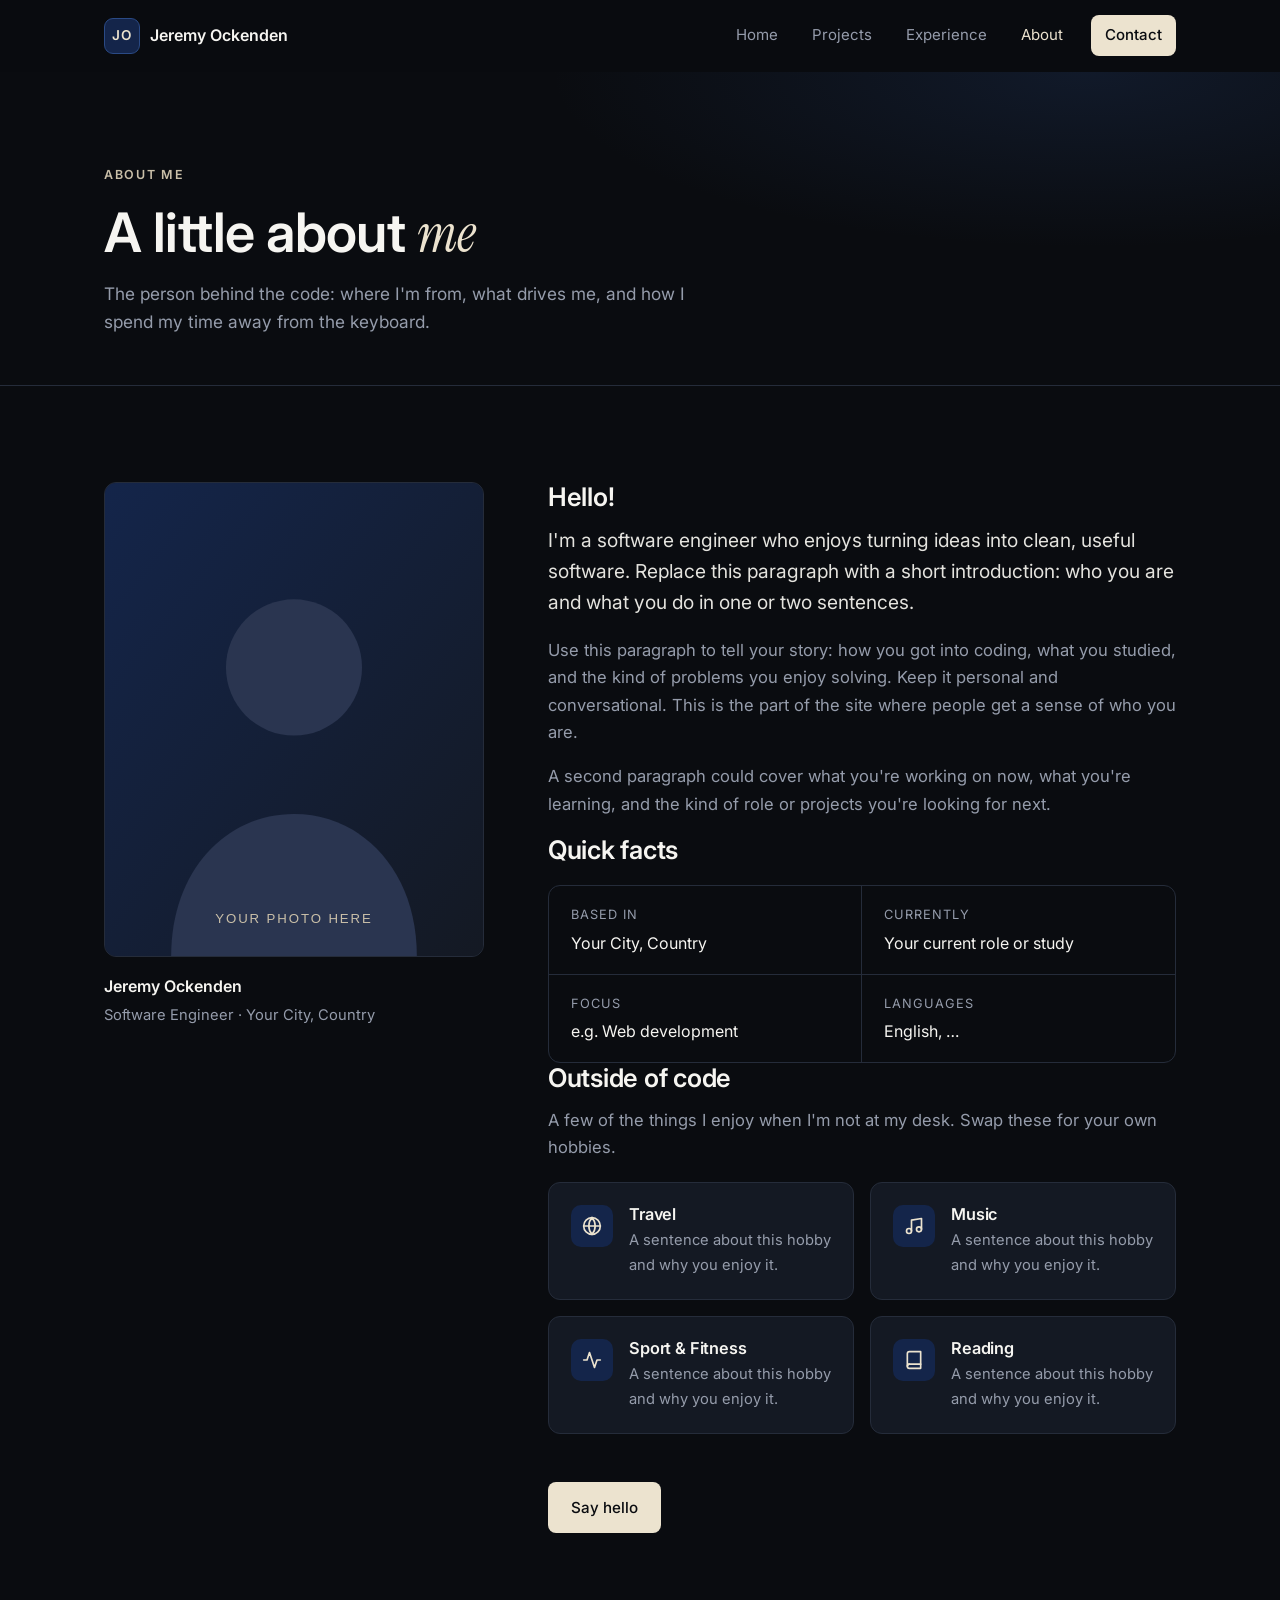
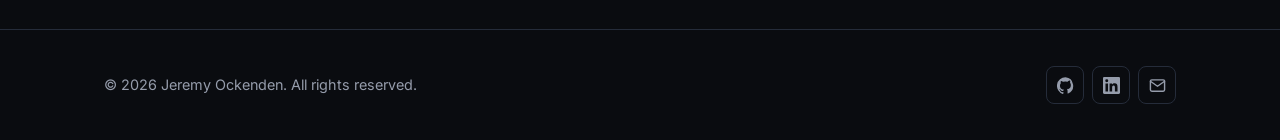
==== about.html @ d4c08396 "Initial personal website Co-Authored-By: Claude Opus 5.5 <noreply@anthropic.com>" ====
<!DOCTYPE html>
<html lang="en">
<head>
  <meta charset="UTF-8">
  <meta name="viewport" content="width=device-width, initial-scale=1.0">
  <title>About Me | Jeremy Ockenden</title>
  <meta name="description" content="About Jeremy Ockenden: background, interests and hobbies.">
  <link rel="preconnect" href="https://fonts.googleapis.com">
  <link rel="preconnect" href="https://fonts.gstatic.com" crossorigin>
  <link href="https://fonts.googleapis.com/css2?family=Inter:wght@400;500;600;700&family=Instrument+Serif:ital@1&display=swap" rel="stylesheet">
  <link rel="stylesheet" href="css/styles.css">
</head>
<body>

  <header class="site-header">
    <nav class="container nav" aria-label="Main">
      <a href="index.html" class="logo"><span class="logo-mark">JO</span>Jeremy Ockenden</a>
      <button class="nav-toggle" aria-label="Toggle menu" aria-expanded="false"><span></span></button>
      <ul class="nav-links">
        <li><a href="index.html">Home</a></li>
        <li><a href="projects.html">Projects</a></li>
        <li><a href="experience.html">Experience</a></li>
        <li><a href="about.html">About</a></li>
        <li><a href="contact.html" class="nav-cta">Contact</a></li>
      </ul>
    </nav>
  </header>

  <main>
    <section class="page-header">
      <div class="container">
        <span class="eyebrow">About me</span>
        <h1>A little about <span class="serif">me</span></h1>
        <p>The person behind the code: where I'm from, what drives me, and how I spend my time away from the keyboard.</p>
      </div>
    </section>

    <section class="section">
      <div class="container about-grid">
        <aside class="portrait reveal">
          <div class="portrait-frame">
            <!-- Replace with your photo, e.g. images/me.jpg -->
            <img src="images/profile-placeholder.svg" alt="Photo of Jeremy Ockenden">
          </div>
          <div class="portrait-caption">
            <strong>Jeremy Ockenden</strong>
            <span>Software Engineer · Your City, Country</span>
          </div>
        </aside>

        <div class="about-text">
          <div class="reveal">
            <h2>Hello!</h2>
            <p class="lead">
              I'm a software engineer who enjoys turning ideas into clean, useful software. Replace this paragraph
              with a short introduction: who you are and what you do in one or two sentences.
            </p>
            <p>
              Use this paragraph to tell your story: how you got into coding, what you studied, and the kind of
              problems you enjoy solving. Keep it personal and conversational. This is the part of the site where
              people get a sense of who you are.
            </p>
            <p>
              A second paragraph could cover what you're working on now, what you're learning, and the kind of
              role or projects you're looking for next.
            </p>
          </div>

          <div class="reveal">
            <h2>Quick facts</h2>
            <dl class="facts">
              <div><dt>Based in</dt><dd>Your City, Country</dd></div>
              <div><dt>Currently</dt><dd>Your current role or study</dd></div>
              <div><dt>Focus</dt><dd>e.g. Web development</dd></div>
              <div><dt>Languages</dt><dd>English, …</dd></div>
            </dl>
          </div>

          <div class="reveal">
            <h2>Outside of code</h2>
            <p>A few of the things I enjoy when I'm not at my desk. Swap these for your own hobbies.</p>
            <div class="hobby-grid">
              <div class="hobby-card">
                <div class="icon">
                  <svg viewBox="0 0 24 24" fill="none" stroke="currentColor" stroke-width="2" stroke-linecap="round" stroke-linejoin="round"><circle cx="12" cy="12" r="10"/><path d="M12 2a15 15 0 0 1 0 20M12 2a15 15 0 0 0 0 20M2 12h20"/></svg>
                </div>
                <div>
                  <h3>Travel</h3>
                  <p class="muted">A sentence about this hobby and why you enjoy it.</p>
                </div>
              </div>
              <div class="hobby-card">
                <div class="icon">
                  <svg viewBox="0 0 24 24" fill="none" stroke="currentColor" stroke-width="2" stroke-linecap="round" stroke-linejoin="round"><path d="M9 18V5l12-2v13"/><circle cx="6" cy="18" r="3"/><circle cx="18" cy="16" r="3"/></svg>
                </div>
                <div>
                  <h3>Music</h3>
                  <p class="muted">A sentence about this hobby and why you enjoy it.</p>
                </div>
              </div>
              <div class="hobby-card">
                <div class="icon">
                  <svg viewBox="0 0 24 24" fill="none" stroke="currentColor" stroke-width="2" stroke-linecap="round" stroke-linejoin="round"><path d="M22 12h-4l-3 9L9 3l-3 9H2"/></svg>
                </div>
                <div>
                  <h3>Sport &amp; Fitness</h3>
                  <p class="muted">A sentence about this hobby and why you enjoy it.</p>
                </div>
              </div>
              <div class="hobby-card">
                <div class="icon">
                  <svg viewBox="0 0 24 24" fill="none" stroke="currentColor" stroke-width="2" stroke-linecap="round" stroke-linejoin="round"><path d="M4 19.5A2.5 2.5 0 0 1 6.5 17H20V2H6.5A2.5 2.5 0 0 0 4 4.5v15z"/><path d="M6.5 17A2.5 2.5 0 0 0 4 19.5 2.5 2.5 0 0 0 6.5 22H20v-5"/></svg>
                </div>
                <div>
                  <h3>Reading</h3>
                  <p class="muted">A sentence about this hobby and why you enjoy it.</p>
                </div>
              </div>
            </div>
          </div>

          <div class="reveal" style="margin-top: 48px;">
            <a href="contact.html" class="btn btn-primary">Say hello</a>
          </div>
        </div>
      </div>
    </section>
  </main>

  <footer class="site-footer">
    <div class="container footer-inner">
      <p>© <span id="year"></span> Jeremy Ockenden. All rights reserved.</p>
      <div class="socials">
        <a href="https://github.com/your-username" aria-label="GitHub" target="_blank" rel="noopener">
          <svg viewBox="0 0 24 24" fill="currentColor"><path d="M12 .5a12 12 0 0 0-3.8 23.4c.6.1.8-.3.8-.6v-2c-3.3.7-4-1.6-4-1.6-.6-1.4-1.4-1.8-1.4-1.8-1-.7.1-.7.1-.7 1.2.1 1.8 1.2 1.8 1.2 1 1.8 2.8 1.3 3.5 1 .1-.8.4-1.3.7-1.6-2.7-.3-5.5-1.3-5.5-5.9 0-1.3.5-2.4 1.2-3.2-.1-.3-.5-1.5.1-3.2 0 0 1-.3 3.3 1.2a11.5 11.5 0 0 1 6 0C17.3 4.6 18.3 5 18.3 5c.7 1.7.2 2.9.1 3.2.8.8 1.2 1.9 1.2 3.2 0 4.6-2.8 5.6-5.5 5.9.4.4.8 1.1.8 2.2v3.3c0 .3.2.7.8.6A12 12 0 0 0 12 .5z"/></svg>
        </a>
        <a href="https://www.linkedin.com/in/your-profile" aria-label="LinkedIn" target="_blank" rel="noopener">
          <svg viewBox="0 0 24 24" fill="currentColor"><path d="M20.4 20.5h-3.6v-5.6c0-1.3 0-3-1.8-3s-2.1 1.4-2.1 2.9v5.7H9.3V9h3.4v1.6h.1c.5-.9 1.6-1.8 3.4-1.8 3.6 0 4.3 2.4 4.3 5.5v6.2zM5.3 7.4a2.1 2.1 0 1 1 0-4.2 2.1 2.1 0 0 1 0 4.2zM7.1 20.5H3.5V9h3.6v11.5zM22.2 0H1.8C.8 0 0 .8 0 1.7v20.6c0 .9.8 1.7 1.8 1.7h20.4c1 0 1.8-.8 1.8-1.7V1.7C24 .8 23.2 0 22.2 0z"/></svg>
        </a>
        <a href="contact.html" aria-label="Contact">
          <svg viewBox="0 0 24 24" fill="none" stroke="currentColor" stroke-width="2" stroke-linecap="round" stroke-linejoin="round"><rect x="2" y="4" width="20" height="16" rx="2"/><path d="M22 6l-10 7L2 6"/></svg>
        </a>
      </div>
    </div>
  </footer>

  <script src="js/main.js"></script>
</body>
</html>
---- css/styles.css ----
/* ==========================================================================
   Personal website — shared styles
   Palette: black, dark grey, dark blue, cream, white
   ========================================================================== */

:root {
  --bg: #0a0c10;
  --bg-alt: #0e121a;
  --surface: #141923;
  --surface-2: #1b2130;
  --border: #252c3a;
  --navy: #14254a;
  --navy-light: #2a4a85;
  --cream: #ece3cf;
  --cream-dim: #c9bfa8;
  --white: #f6f5f1;
  --text: #e4e3de;
  --muted: #959cab;

  --font-sans: "Inter", system-ui, -apple-system, "Segoe UI", sans-serif;
  --font-serif: "Instrument Serif", Georgia, serif;

  --radius: 12px;
  --radius-sm: 8px;
  --max-width: 1120px;
  --nav-height: 72px;
  --ease: cubic-bezier(0.2, 0.7, 0.2, 1);
}

*,
*::before,
*::after {
  box-sizing: border-box;
}

html {
  scroll-behavior: smooth;
}

body {
  margin: 0;
  background: var(--bg);
  color: var(--text);
  font-family: var(--font-sans);
  font-size: 16px;
  line-height: 1.65;
  -webkit-font-smoothing: antialiased;
  display: flex;
  flex-direction: column;
  min-height: 100vh;
}

main {
  flex: 1;
}

img {
  max-width: 100%;
  display: block;
}

a {
  color: inherit;
  text-decoration: none;
}

h1,
h2,
h3,
h4 {
  color: var(--white);
  line-height: 1.2;
  margin: 0 0 0.5em;
  font-weight: 600;
  letter-spacing: -0.01em;
}

p {
  margin: 0 0 1em;
}

.container {
  width: 100%;
  max-width: var(--max-width);
  margin: 0 auto;
  padding: 0 24px;
}

.serif {
  font-family: var(--font-serif);
  font-weight: 400;
  font-style: italic;
  color: var(--cream);
  letter-spacing: 0;
}

.eyebrow {
  display: inline-block;
  font-size: 0.78rem;
  font-weight: 600;
  letter-spacing: 0.14em;
  text-transform: uppercase;
  color: var(--cream-dim);
  margin-bottom: 14px;
}

.muted {
  color: var(--muted);
}

/* ---------- Navigation ---------- */

.site-header {
  position: sticky;
  top: 0;
  z-index: 50;
  height: var(--nav-height);
  background: rgba(10, 12, 16, 0.82);
  backdrop-filter: blur(12px);
  -webkit-backdrop-filter: blur(12px);
  border-bottom: 1px solid transparent;
  transition: border-color 0.3s var(--ease);
}

.site-header.scrolled {
  border-bottom-color: var(--border);
}

.nav {
  height: 100%;
  display: flex;
  align-items: center;
  justify-content: space-between;
}

.logo {
  display: flex;
  align-items: center;
  gap: 10px;
  font-weight: 600;
  color: var(--white);
}

.logo-mark {
  width: 36px;
  height: 36px;
  border-radius: 9px;
  background: var(--navy);
  border: 1px solid var(--navy-light);
  display: grid;
  place-items: center;
  font-size: 0.85rem;
  letter-spacing: 0.04em;
  color: var(--cream);
}

.nav-links {
  display: flex;
  align-items: center;
  gap: 6px;
  list-style: none;
  margin: 0;
  padding: 0;
}

.nav-links a {
  display: block;
  padding: 8px 14px;
  border-radius: var(--radius-sm);
  font-size: 0.94rem;
  color: var(--muted);
  transition: color 0.2s, background 0.2s;
}

.nav-links a:hover {
  color: var(--white);
  background: var(--surface);
}

.nav-links a.active {
  color: var(--cream);
}

.nav-links a.nav-cta {
  margin-left: 8px;
  color: var(--bg);
  background: var(--cream);
  font-weight: 500;
}

.nav-links a.nav-cta:hover {
  background: var(--white);
}

.nav-toggle {
  display: none;
  background: none;
  border: 1px solid var(--border);
  border-radius: var(--radius-sm);
  width: 42px;
  height: 42px;
  cursor: pointer;
  padding: 0;
  place-items: center;
}

.nav-toggle span,
.nav-toggle span::before,
.nav-toggle span::after {
  display: block;
  width: 18px;
  height: 1.5px;
  background: var(--white);
  position: relative;
  transition: transform 0.25s var(--ease), background 0.25s;
}

.nav-toggle span::before,
.nav-toggle span::after {
  content: "";
  position: absolute;
  left: 0;
}

.nav-toggle span::before {
  top: -6px;
}

.nav-toggle span::after {
  top: 6px;
}

.nav-open .nav-toggle span {
  background: transparent;
}

.nav-open .nav-toggle span::before {
  transform: translateY(6px) rotate(45deg);
}

.nav-open .nav-toggle span::after {
  transform: translateY(-6px) rotate(-45deg);
}

/* ---------- Buttons ---------- */

.btn {
  display: inline-flex;
  align-items: center;
  gap: 8px;
  padding: 12px 22px;
  border-radius: var(--radius-sm);
  font-family: inherit;
  font-size: 0.95rem;
  font-weight: 500;
  border: 1px solid transparent;
  cursor: pointer;
  transition: background 0.2s, color 0.2s, border-color 0.2s, transform 0.2s;
}

.btn:hover {
  transform: translateY(-1px);
}

.btn-primary {
  background: var(--cream);
  color: var(--bg);
}

.btn-primary:hover {
  background: var(--white);
}

.btn-secondary {
  background: transparent;
  color: var(--white);
  border-color: var(--border);
}

.btn-secondary:hover {
  border-color: var(--cream-dim);
}

.btn svg {
  width: 16px;
  height: 16px;
}

.text-link {
  display: inline-flex;
  align-items: center;
  gap: 6px;
  color: var(--cream);
  font-weight: 500;
  font-size: 0.95rem;
}

.text-link:hover {
  text-decoration: underline;
  text-underline-offset: 4px;
}

/* ---------- Page sections ---------- */

.section {
  padding: 96px 0;
}

.section-alt {
  background: var(--bg-alt);
  border-top: 1px solid var(--border);
  border-bottom: 1px solid var(--border);
}

.section-head {
  display: flex;
  align-items: flex-end;
  justify-content: space-between;
  gap: 24px;
  margin-bottom: 40px;
  flex-wrap: wrap;
}

.section-head h2 {
  font-size: clamp(1.7rem, 3vw, 2.2rem);
  margin: 0;
}

.page-header {
  padding: 88px 0 48px;
  border-bottom: 1px solid var(--border);
  background:
    radial-gradient(ellipse 60% 80% at 85% 0%, rgba(42, 74, 133, 0.22), transparent 70%),
    var(--bg);
}

.page-header h1 {
  font-size: clamp(2.2rem, 5vw, 3.4rem);
  margin-bottom: 14px;
}

.page-header p {
  max-width: 620px;
  color: var(--muted);
  font-size: 1.08rem;
  margin: 0;
}

/* ---------- Hero (home) ---------- */

.hero {
  position: relative;
  padding: 120px 0 104px;
  overflow: hidden;
  background:
    radial-gradient(ellipse 55% 70% at 80% 10%, rgba(42, 74, 133, 0.28), transparent 70%),
    radial-gradient(ellipse 40% 50% at 10% 90%, rgba(20, 37, 74, 0.35), transparent 70%),
    var(--bg);
}

.hero::after {
  content: "";
  position: absolute;
  inset: 0;
  background-image:
    linear-gradient(rgba(255, 255, 255, 0.025) 1px, transparent 1px),
    linear-gradient(90deg, rgba(255, 255, 255, 0.025) 1px, transparent 1px);
  background-size: 56px 56px;
  mask-image: radial-gradient(ellipse 70% 70% at 50% 40%, black, transparent);
  -webkit-mask-image: radial-gradient(ellipse 70% 70% at 50% 40%, black, transparent);
  pointer-events: none;
}

.hero .container {
  position: relative;
  z-index: 1;
}

.status-pill {
  display: inline-flex;
  align-items: center;
  gap: 10px;
  padding: 6px 14px 6px 10px;
  border: 1px solid var(--border);
  border-radius: 999px;
  background: rgba(20, 25, 35, 0.7);
  font-size: 0.85rem;
  color: var(--muted);
  margin-bottom: 28px;
}

.status-dot {
  width: 8px;
  height: 8px;
  border-radius: 50%;
  background: #6fbf8a;
  box-shadow: 0 0 0 4px rgba(111, 191, 138, 0.15);
}

.hero h1 {
  font-size: clamp(2.6rem, 7vw, 4.8rem);
  line-height: 1.05;
  letter-spacing: -0.03em;
  margin-bottom: 24px;
  max-width: 820px;
}

.hero-lead {
  font-size: clamp(1.05rem, 1.6vw, 1.2rem);
  color: var(--muted);
  max-width: 600px;
  margin-bottom: 36px;
}

.hero-actions {
  display: flex;
  gap: 12px;
  flex-wrap: wrap;
}

.hero-meta {
  display: flex;
  gap: 40px;
  flex-wrap: wrap;
  margin-top: 72px;
  padding-top: 32px;
  border-top: 1px solid var(--border);
}

.hero-meta div {
  display: flex;
  flex-direction: column;
}

.hero-meta strong {
  font-size: 1.6rem;
  font-weight: 600;
  color: var(--white);
}

.hero-meta span {
  font-size: 0.88rem;
  color: var(--muted);
}

/* ---------- Quick links (home) ---------- */

.quick-grid {
  display: grid;
  grid-template-columns: repeat(3, 1fr);
  gap: 20px;
}

.quick-card {
  display: flex;
  flex-direction: column;
  padding: 28px;
  border-radius: var(--radius);
  background: var(--surface);
  border: 1px solid var(--border);
  transition: border-color 0.25s, transform 0.25s var(--ease);
}

.quick-card:hover {
  border-color: var(--navy-light);
  transform: translateY(-3px);
}

.quick-card .icon {
  width: 44px;
  height: 44px;
  border-radius: 10px;
  background: var(--navy);
  display: grid;
  place-items: center;
  color: var(--cream);
  margin-bottom: 20px;
}

.quick-card .icon svg {
  width: 20px;
  height: 20px;
}

.quick-card h3 {
  font-size: 1.15rem;
  margin-bottom: 8px;
}

.quick-card p {
  color: var(--muted);
  font-size: 0.95rem;
  flex: 1;
}

.quick-card .text-link svg {
  width: 14px;
  height: 14px;
  transition: transform 0.2s;
}

.quick-card:hover .text-link svg {
  transform: translateX(3px);
}

/* ---------- Skills strip ---------- */

.skills-wrap {
  display: grid;
  grid-template-columns: 1fr 2fr;
  gap: 48px;
  align-items: start;
}

.skills-wrap h2 {
  font-size: clamp(1.7rem, 3vw, 2.2rem);
}

.skill-groups {
  display: grid;
  grid-template-columns: repeat(3, 1fr);
  gap: 28px;
}

.skill-group h4 {
  font-size: 0.8rem;
  font-weight: 600;
  letter-spacing: 0.12em;
  text-transform: uppercase;
  color: var(--cream-dim);
  margin-bottom: 14px;
}

.skill-group ul {
  list-style: none;
  margin: 0;
  padding: 0;
  display: flex;
  flex-direction: column;
  gap: 8px;
}

.skill-group li {
  color: var(--text);
  font-size: 0.97rem;
}

/* ---------- Tags ---------- */

.tags {
  display: flex;
  flex-wrap: wrap;
  gap: 6px;
  list-style: none;
  margin: 0;
  padding: 0;
}

.tag {
  font-size: 0.78rem;
  padding: 4px 10px;
  border-radius: 999px;
  background: var(--surface-2);
  border: 1px solid var(--border);
  color: var(--cream-dim);
}

/* ---------- Project cards ---------- */

.project-grid {
  display: grid;
  grid-template-columns: repeat(3, 1fr);
  gap: 24px;
}

.project-card {
  display: flex;
  flex-direction: column;
  border-radius: var(--radius);
  background: var(--surface);
  border: 1px solid var(--border);
  overflow: hidden;
  transition: border-color 0.25s, transform 0.25s var(--ease);
}

.project-card:hover {
  border-color: var(--navy-light);
  transform: translateY(-3px);
}

.project-card.hidden {
  display: none;
}

.project-thumb {
  aspect-ratio: 16 / 10;
  display: grid;
  place-items: center;
  background:
    linear-gradient(135deg, var(--navy) 0%, var(--surface-2) 100%);
  border-bottom: 1px solid var(--border);
  color: var(--cream-dim);
  font-size: 0.85rem;
  letter-spacing: 0.08em;
  text-transform: uppercase;
  position: relative;
}

.project-thumb img {
  width: 100%;
  height: 100%;
  object-fit: cover;
}

.project-thumb.v2 {
  background: linear-gradient(135deg, #1d2333 0%, var(--navy) 100%);
}

.project-thumb.v3 {
  background: linear-gradient(135deg, #2a2722 0%, #161a24 100%);
}

.project-body {
  display: flex;
  flex-direction: column;
  flex: 1;
  padding: 24px;
}

.project-body .project-type {
  font-size: 0.78rem;
  font-weight: 600;
  letter-spacing: 0.1em;
  text-transform: uppercase;
  color: var(--muted);
  margin-bottom: 8px;
}

.project-body h3 {
  font-size: 1.2rem;
  margin-bottom: 10px;
}

.project-body p {
  color: var(--muted);
  font-size: 0.95rem;
  flex: 1;
}

.project-body .tags {
  margin-bottom: 20px;
}

.project-links {
  display: flex;
  gap: 18px;
  padding-top: 18px;
  border-top: 1px solid var(--border);
}

.project-links a {
  display: inline-flex;
  align-items: center;
  gap: 6px;
  font-size: 0.9rem;
  color: var(--text);
  transition: color 0.2s;
}

.project-links a:hover {
  color: var(--cream);
}

.project-links svg {
  width: 16px;
  height: 16px;
}

/* ---------- Filters ---------- */

.filters {
  display: flex;
  flex-wrap: wrap;
  gap: 8px;
  margin-bottom: 36px;
}

.filter-btn {
  font-family: inherit;
  font-size: 0.9rem;
  padding: 8px 16px;
  border-radius: 999px;
  border: 1px solid var(--border);
  background: transparent;
  color: var(--muted);
  cursor: pointer;
  transition: all 0.2s;
}

.filter-btn:hover {
  color: var(--white);
  border-color: var(--muted);
}

.filter-btn.active {
  background: var(--cream);
  border-color: var(--cream);
  color: var(--bg);
}

/* ---------- Timeline ---------- */

.timeline-toolbar {
  display: flex;
  align-items: center;
  justify-content: space-between;
  gap: 16px;
  flex-wrap: wrap;
  margin-bottom: 48px;
}

.timeline-toolbar .filters {
  margin: 0;
}

.timeline {
  position: relative;
  list-style: none;
  margin: 0;
  padding: 0 0 0 40px;
}

.timeline::before {
  content: "";
  position: absolute;
  left: 11px;
  top: 6px;
  bottom: 6px;
  width: 2px;
  background: linear-gradient(to bottom, var(--navy-light), var(--border));
}

.timeline-item {
  position: relative;
  padding-bottom: 40px;
}

.timeline-item:last-child {
  padding-bottom: 0;
}

.timeline-item.hidden {
  display: none;
}

.timeline-marker {
  position: absolute;
  left: -40px;
  top: 4px;
  width: 24px;
  height: 24px;
  border-radius: 50%;
  background: var(--bg);
  border: 2px solid var(--navy-light);
  display: grid;
  place-items: center;
}

.timeline-marker::after {
  content: "";
  width: 8px;
  height: 8px;
  border-radius: 50%;
  background: var(--cream);
}

.timeline-item[data-type="education"] .timeline-marker {
  border-color: var(--cream-dim);
}

.timeline-item[data-type="education"] .timeline-marker::after {
  background: var(--navy-light);
}

.timeline-card {
  padding: 26px 28px;
  border-radius: var(--radius);
  background: var(--surface);
  border: 1px solid var(--border);
}

.timeline-top {
  display: flex;
  justify-content: space-between;
  align-items: flex-start;
  gap: 16px;
  flex-wrap: wrap;
  margin-bottom: 6px;
}

.timeline-card h3 {
  font-size: 1.2rem;
  margin: 0;
}

.timeline-date {
  font-size: 0.88rem;
  color: var(--cream-dim);
  white-space: nowrap;
  font-variant-numeric: tabular-nums;
}

.timeline-org {
  color: var(--text);
  font-weight: 500;
  margin-bottom: 14px;
}

.timeline-org .muted {
  font-weight: 400;
}

.type-badge {
  display: inline-block;
  font-size: 0.7rem;
  font-weight: 600;
  letter-spacing: 0.1em;
  text-transform: uppercase;
  padding: 3px 8px;
  border-radius: 4px;
  margin-left: 8px;
  vertical-align: middle;
  background: var(--navy);
  color: var(--cream);
}

.type-badge.edu {
  background: var(--cream);
  color: var(--bg);
}

.timeline-card ul {
  margin: 0 0 18px;
  padding-left: 18px;
  color: var(--muted);
}

.timeline-card li {
  margin-bottom: 6px;
}

.timeline-card li::marker {
  color: var(--navy-light);
}

/* ---------- About ---------- */

.about-grid {
  display: grid;
  grid-template-columns: 380px 1fr;
  gap: 64px;
  align-items: start;
}

.portrait {
  position: sticky;
  top: calc(var(--nav-height) + 32px);
}

.portrait-frame {
  border-radius: var(--radius);
  overflow: hidden;
  border: 1px solid var(--border);
  background: var(--surface);
  aspect-ratio: 4 / 5;
}

.portrait-frame img {
  width: 100%;
  height: 100%;
  object-fit: cover;
}

.portrait-caption {
  display: flex;
  flex-direction: column;
  gap: 4px;
  margin-top: 16px;
  font-size: 0.92rem;
  color: var(--muted);
}

.portrait-caption strong {
  color: var(--white);
  font-weight: 600;
  font-size: 1rem;
}

.about-text h2 {
  font-size: 1.6rem;
  margin-top: 48px;
}

.about-text h2:first-child {
  margin-top: 0;
}

.about-text p {
  color: var(--muted);
  font-size: 1.04rem;
}

.about-text p.lead {
  color: var(--text);
  font-size: 1.2rem;
  line-height: 1.6;
}

.hobby-grid {
  display: grid;
  grid-template-columns: repeat(2, 1fr);
  gap: 16px;
  margin-top: 20px;
}

.hobby-card {
  display: flex;
  gap: 16px;
  padding: 22px;
  border-radius: var(--radius);
  background: var(--surface);
  border: 1px solid var(--border);
}

.hobby-card .icon {
  flex-shrink: 0;
  width: 42px;
  height: 42px;
  border-radius: 10px;
  background: var(--navy);
  color: var(--cream);
  display: grid;
  place-items: center;
}

.hobby-card .icon svg {
  width: 20px;
  height: 20px;
}

.hobby-card h3 {
  font-size: 1.02rem;
  margin-bottom: 4px;
}

.hobby-card p {
  font-size: 0.92rem;
  margin: 0;
}

.facts {
  display: grid;
  grid-template-columns: repeat(2, 1fr);
  gap: 0;
  margin: 20px 0 0;
  border: 1px solid var(--border);
  border-radius: var(--radius);
  overflow: hidden;
}

.facts div {
  padding: 18px 22px;
  border-bottom: 1px solid var(--border);
}

.facts div:nth-child(odd) {
  border-right: 1px solid var(--border);
}

.facts div:nth-last-child(-n + 2) {
  border-bottom: none;
}

.facts dt {
  font-size: 0.8rem;
  letter-spacing: 0.08em;
  text-transform: uppercase;
  color: var(--muted);
  margin-bottom: 4px;
}

.facts dd {
  margin: 0;
  color: var(--white);
}

/* ---------- Contact ---------- */

.contact-grid {
  display: grid;
  grid-template-columns: 1fr 1.6fr;
  gap: 48px;
  align-items: start;
}

.contact-info h2 {
  font-size: 1.5rem;
}

.contact-info > p {
  color: var(--muted);
}

.contact-list {
  list-style: none;
  margin: 28px 0 0;
  padding: 0;
  display: flex;
  flex-direction: column;
  gap: 12px;
}

.contact-list a,
.contact-list .contact-item {
  display: flex;
  align-items: center;
  gap: 14px;
  padding: 16px 18px;
  border-radius: var(--radius);
  background: var(--surface);
  border: 1px solid var(--border);
  transition: border-color 0.2s;
}

.contact-list a:hover {
  border-color: var(--navy-light);
}

.contact-list .icon {
  width: 38px;
  height: 38px;
  border-radius: 9px;
  background: var(--navy);
  color: var(--cream);
  display: grid;
  place-items: center;
  flex-shrink: 0;
}

.contact-list .icon svg {
  width: 18px;
  height: 18px;
}

.contact-list small {
  display: block;
  font-size: 0.78rem;
  color: var(--muted);
  letter-spacing: 0.04em;
}

.contact-list span {
  color: var(--white);
  font-size: 0.97rem;
}

.form-card {
  padding: 36px;
  border-radius: var(--radius);
  background: var(--surface);
  border: 1px solid var(--border);
}

.form-row {
  display: grid;
  grid-template-columns: 1fr 1fr;
  gap: 18px;
}

.field {
  display: flex;
  flex-direction: column;
  margin-bottom: 20px;
}

.field label {
  font-size: 0.88rem;
  font-weight: 500;
  color: var(--text);
  margin-bottom: 8px;
}

.field label .req {
  color: var(--cream-dim);
}

.field input,
.field select,
.field textarea {
  font-family: inherit;
  font-size: 0.97rem;
  color: var(--white);
  background: var(--bg);
  border: 1px solid var(--border);
  border-radius: var(--radius-sm);
  padding: 12px 14px;
  transition: border-color 0.2s, box-shadow 0.2s;
  width: 100%;
}

.field select {
  appearance: none;
  background-image: url("data:image/svg+xml,%3Csvg xmlns='http://www.w3.org/2000/svg' width='12' height='12' viewBox='0 0 24 24' fill='none' stroke='%23959cab' stroke-width='2'%3E%3Cpath d='M6 9l6 6 6-6'/%3E%3C/svg%3E");
  background-repeat: no-repeat;
  background-position: right 14px center;
  padding-right: 36px;
}

.field textarea {
  min-height: 160px;
  resize: vertical;
}

.field input::placeholder,
.field textarea::placeholder {
  color: #5f6676;
}

.field input:focus,
.field select:focus,
.field textarea:focus {
  outline: none;
  border-color: var(--navy-light);
  box-shadow: 0 0 0 3px rgba(42, 74, 133, 0.3);
}

.field.invalid input,
.field.invalid textarea {
  border-color: #c8705f;
}

.field-error {
  font-size: 0.82rem;
  color: #e09484;
  margin-top: 6px;
  min-height: 0;
}

.form-footer {
  display: flex;
  align-items: center;
  justify-content: space-between;
  gap: 16px;
  flex-wrap: wrap;
}

.form-footer .muted {
  font-size: 0.85rem;
  margin: 0;
}

.form-status {
  display: none;
  margin-top: 20px;
  padding: 14px 16px;
  border-radius: var(--radius-sm);
  font-size: 0.95rem;
}

.form-status.success {
  display: block;
  background: rgba(111, 191, 138, 0.1);
  border: 1px solid rgba(111, 191, 138, 0.35);
  color: #a9dcb9;
}

.form-status.error {
  display: block;
  background: rgba(200, 112, 95, 0.1);
  border: 1px solid rgba(200, 112, 95, 0.35);
  color: #e09484;
}

/* ---------- CTA band ---------- */

.cta-band {
  padding: 56px;
  border-radius: 16px;
  background:
    radial-gradient(ellipse 60% 120% at 100% 0%, rgba(42, 74, 133, 0.45), transparent 70%),
    var(--navy);
  border: 1px solid var(--navy-light);
  display: flex;
  align-items: center;
  justify-content: space-between;
  gap: 32px;
  flex-wrap: wrap;
}

.cta-band h2 {
  font-size: clamp(1.6rem, 3vw, 2.1rem);
  margin-bottom: 8px;
}

.cta-band p {
  color: var(--cream-dim);
  margin: 0;
  max-width: 520px;
}

/* ---------- Footer ---------- */

.site-footer {
  border-top: 1px solid var(--border);
  padding: 36px 0;
  margin-top: 0;
}

.footer-inner {
  display: flex;
  align-items: center;
  justify-content: space-between;
  gap: 20px;
  flex-wrap: wrap;
}

.footer-inner p {
  margin: 0;
  font-size: 0.9rem;
  color: var(--muted);
}

.socials {
  display: flex;
  gap: 8px;
}

.socials a {
  width: 38px;
  height: 38px;
  border-radius: var(--radius-sm);
  border: 1px solid var(--border);
  display: grid;
  place-items: center;
  color: var(--muted);
  transition: color 0.2s, border-color 0.2s;
}

.socials a:hover {
  color: var(--cream);
  border-color: var(--cream-dim);
}

.socials svg {
  width: 17px;
  height: 17px;
}

/* ---------- Reveal on scroll ---------- */

.reveal {
  opacity: 0;
  transform: translateY(16px);
  transition: opacity 0.6s var(--ease), transform 0.6s var(--ease);
}

.reveal.visible {
  opacity: 1;
  transform: none;
}

@media (prefers-reduced-motion: reduce) {
  html {
    scroll-behavior: auto;
  }

  .reveal {
    opacity: 1;
    transform: none;
    transition: none;
  }

  * {
    transition: none !important;
  }
}

/* ---------- Focus ---------- */

:focus-visible {
  outline: 2px solid var(--cream);
  outline-offset: 2px;
}

/* ---------- Responsive ---------- */

@media (max-width: 960px) {
  .project-grid,
  .quick-grid {
    grid-template-columns: repeat(2, 1fr);
  }

  .skills-wrap,
  .about-grid,
  .contact-grid {
    grid-template-columns: 1fr;
    gap: 40px;
  }

  .portrait {
    position: static;
    max-width: 360px;
  }
}

@media (max-width: 760px) {
  .nav-toggle {
    display: grid;
  }

  .nav-links {
    position: fixed;
    top: var(--nav-height);
    left: 0;
    right: 0;
    flex-direction: column;
    align-items: stretch;
    gap: 4px;
    padding: 16px 24px 24px;
    background: var(--bg);
    border-bottom: 1px solid var(--border);
    transform: translateY(-8px);
    opacity: 0;
    pointer-events: none;
    transition: opacity 0.2s, transform 0.2s var(--ease);
  }

  .nav-open .nav-links {
    transform: none;
    opacity: 1;
    pointer-events: auto;
  }

  .nav-links a {
    padding: 12px 14px;
    font-size: 1rem;
  }

  .nav-links a.nav-cta {
    margin: 8px 0 0;
    text-align: center;
  }

  .section {
    padding: 72px 0;
  }

  .hero {
    padding: 80px 0 72px;
  }

  .hero-meta {
    gap: 28px;
    margin-top: 56px;
  }

  .project-grid,
  .quick-grid,
  .skill-groups,
  .hobby-grid,
  .form-row {
    grid-template-columns: 1fr;
  }

  .form-row {
    gap: 0;
  }

  .form-card {
    padding: 24px;
  }

  .cta-band {
    padding: 36px 28px;
  }

  .timeline {
    padding-left: 32px;
  }

  .timeline::before {
    left: 9px;
  }

  .timeline-marker {
    left: -32px;
    width: 20px;
    height: 20px;
  }

  .timeline-card {
    padding: 22px;
  }

  .facts {
    grid-template-columns: 1fr;
  }

  .facts div:nth-child(odd) {
    border-right: none;
  }

  .facts div:nth-last-child(2) {
    border-bottom: 1px solid var(--border);
  }
}

@media (max-width: 420px) {
  .container {
    padding: 0 16px;
  }
}
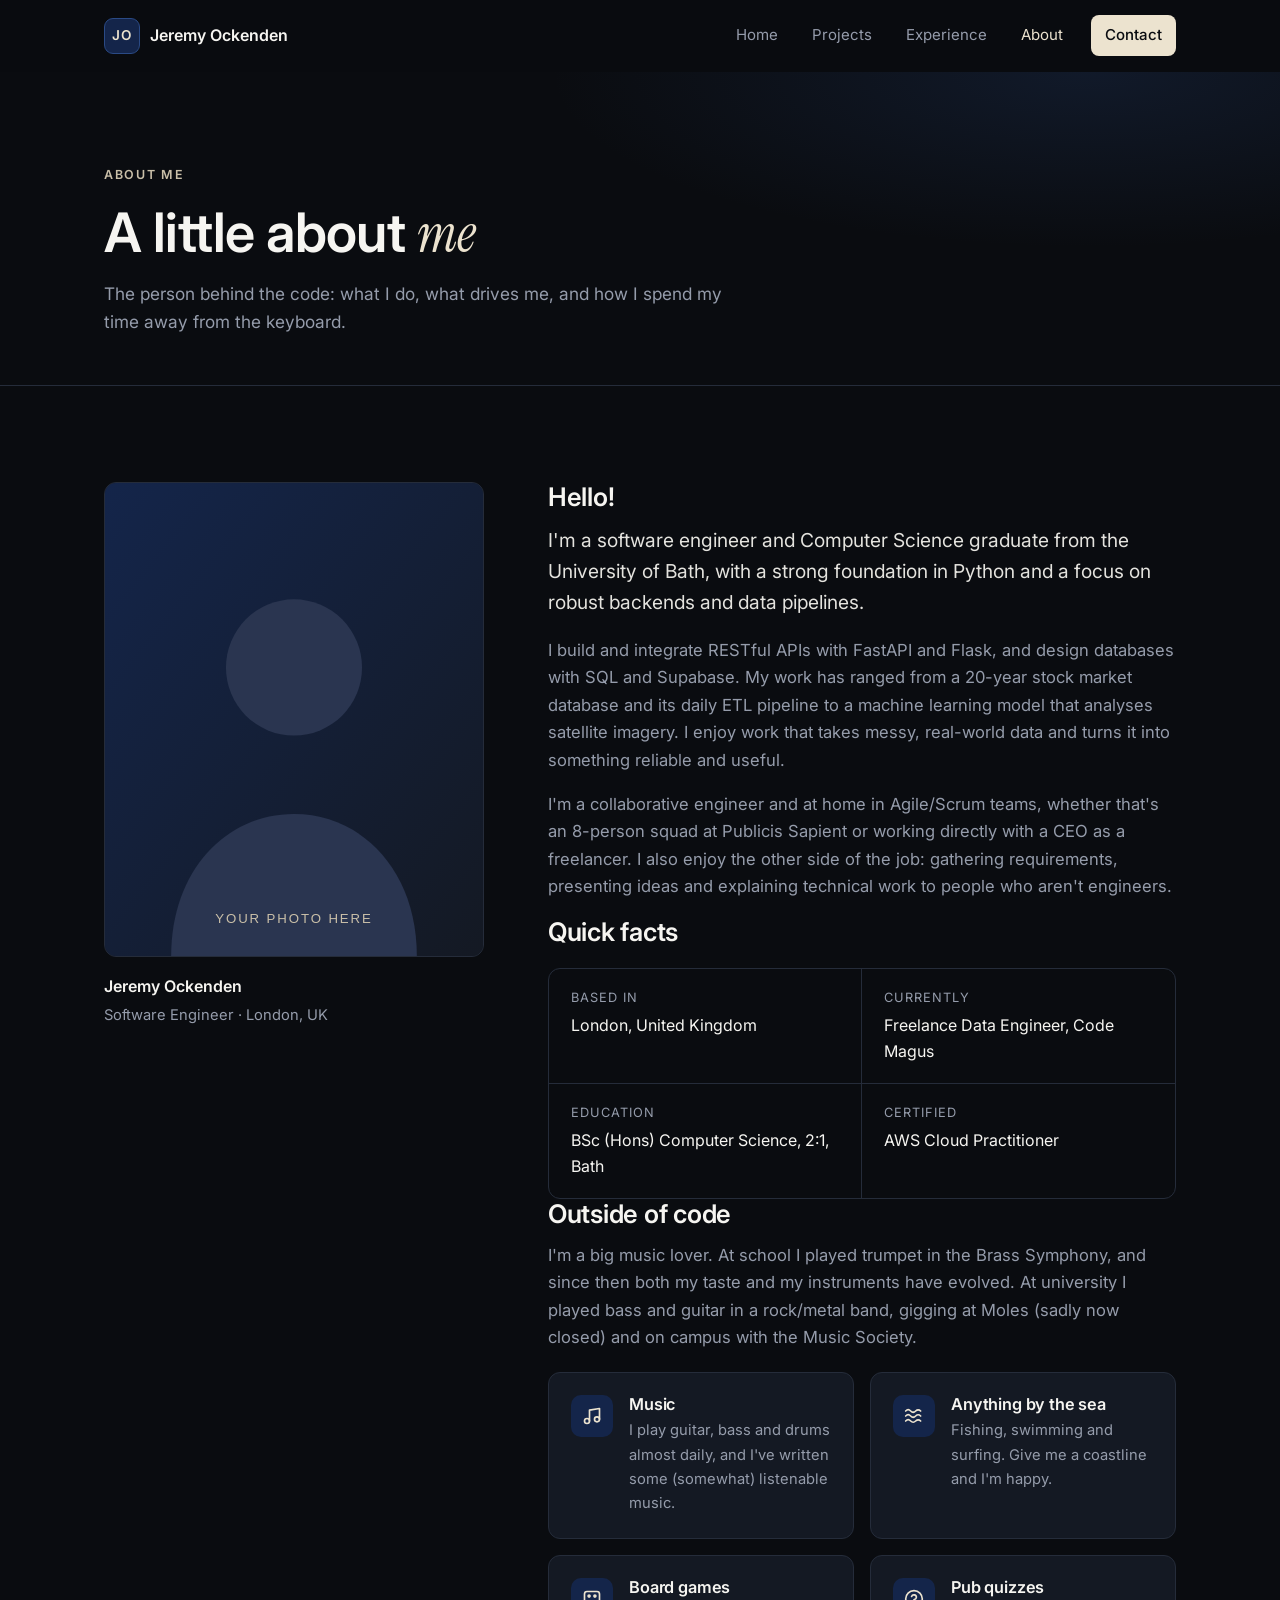
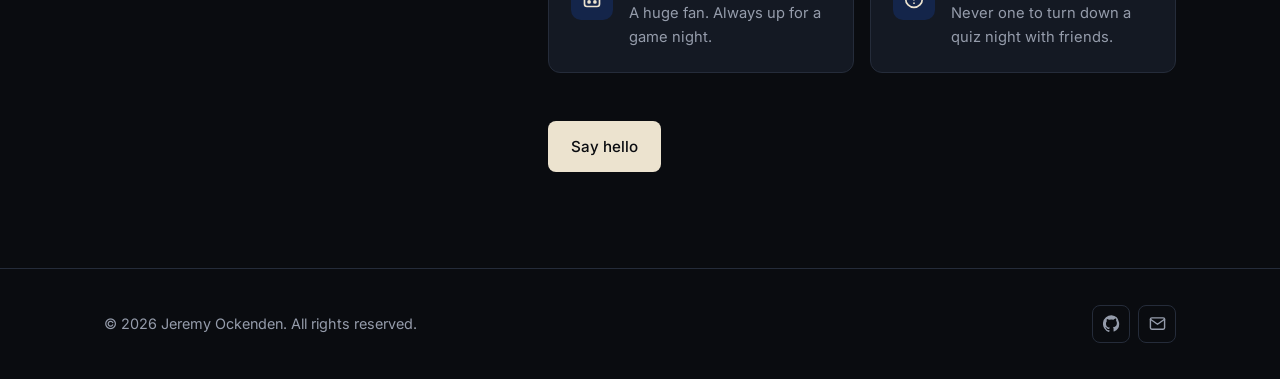
==== commit 0e7bb627: "Populate site with CV content: experience, education, projects and about Co-Authored-By: Claude Opus" ====
--- a/about.html
+++ b/about.html
@@ -4,7 +4,7 @@
   <meta charset="UTF-8">
   <meta name="viewport" content="width=device-width, initial-scale=1.0">
   <title>About Me | Jeremy Ockenden</title>
-  <meta name="description" content="About Jeremy Ockenden: background, interests and hobbies.">
+  <meta name="description" content="About Jeremy Ockenden: software engineer, musician and lover of all things by the sea.">
   <link rel="preconnect" href="https://fonts.googleapis.com">
   <link rel="preconnect" href="https://fonts.gstatic.com" crossorigin>
   <link href="https://fonts.googleapis.com/css2?family=Inter:wght@400;500;600;700&family=Instrument+Serif:ital@1&display=swap" rel="stylesheet">
@@ -31,7 +31,7 @@
       <div class="container">
         <span class="eyebrow">About me</span>
         <h1>A little about <span class="serif">me</span></h1>
-        <p>The person behind the code: where I'm from, what drives me, and how I spend my time away from the keyboard.</p>
+        <p>The person behind the code: what I do, what drives me, and how I spend my time away from the keyboard.</p>
       </div>
     </section>
 
@@ -44,7 +44,7 @@
           </div>
           <div class="portrait-caption">
             <strong>Jeremy Ockenden</strong>
-            <span>Software Engineer · Your City, Country</span>
+            <span>Software Engineer · London, UK</span>
           </div>
         </aside>
 
@@ -52,68 +52,74 @@
           <div class="reveal">
             <h2>Hello!</h2>
             <p class="lead">
-              I'm a software engineer who enjoys turning ideas into clean, useful software. Replace this paragraph
-              with a short introduction: who you are and what you do in one or two sentences.
+              I'm a software engineer and Computer Science graduate from the University of Bath, with a strong
+              foundation in Python and a focus on robust backends and data pipelines.
             </p>
             <p>
-              Use this paragraph to tell your story: how you got into coding, what you studied, and the kind of
-              problems you enjoy solving. Keep it personal and conversational. This is the part of the site where
-              people get a sense of who you are.
+              I build and integrate RESTful APIs with FastAPI and Flask, and design databases with SQL and Supabase.
+              My work has ranged from a 20-year stock market database and its daily ETL pipeline to a machine learning
+              model that analyses satellite imagery. I enjoy work that takes messy, real-world data and turns it into
+              something reliable and useful.
             </p>
             <p>
-              A second paragraph could cover what you're working on now, what you're learning, and the kind of
-              role or projects you're looking for next.
+              I'm a collaborative engineer and at home in Agile/Scrum teams, whether that's an 8-person squad at
+              Publicis Sapient or working directly with a CEO as a freelancer. I also enjoy the other side of the job:
+              gathering requirements, presenting ideas and explaining technical work to people who aren't engineers.
             </p>
           </div>
 
           <div class="reveal">
             <h2>Quick facts</h2>
             <dl class="facts">
-              <div><dt>Based in</dt><dd>Your City, Country</dd></div>
-              <div><dt>Currently</dt><dd>Your current role or study</dd></div>
-              <div><dt>Focus</dt><dd>e.g. Web development</dd></div>
-              <div><dt>Languages</dt><dd>English, …</dd></div>
+              <div><dt>Based in</dt><dd>London, United Kingdom</dd></div>
+              <div><dt>Currently</dt><dd>Freelance Data Engineer, Code Magus</dd></div>
+              <div><dt>Education</dt><dd>BSc (Hons) Computer Science, 2:1, Bath</dd></div>
+              <div><dt>Certified</dt><dd>AWS Cloud Practitioner</dd></div>
             </dl>
           </div>
 
           <div class="reveal">
             <h2>Outside of code</h2>
-            <p>A few of the things I enjoy when I'm not at my desk. Swap these for your own hobbies.</p>
+            <p>
+              I'm a big music lover. At school I played trumpet in the Brass Symphony, and since then both my taste
+              and my instruments have evolved. At university I played bass and guitar in a rock/metal band, gigging at
+              Moles (sadly now closed) and on campus with the Music Society.
+            </p>
             <div class="hobby-grid">
-              <div class="hobby-card">
-                <div class="icon">
-                  <svg viewBox="0 0 24 24" fill="none" stroke="currentColor" stroke-width="2" stroke-linecap="round" stroke-linejoin="round"><circle cx="12" cy="12" r="10"/><path d="M12 2a15 15 0 0 1 0 20M12 2a15 15 0 0 0 0 20M2 12h20"/></svg>
-                </div>
-                <div>
-                  <h3>Travel</h3>
-                  <p class="muted">A sentence about this hobby and why you enjoy it.</p>
-                </div>
-              </div>
               <div class="hobby-card">
                 <div class="icon">
                   <svg viewBox="0 0 24 24" fill="none" stroke="currentColor" stroke-width="2" stroke-linecap="round" stroke-linejoin="round"><path d="M9 18V5l12-2v13"/><circle cx="6" cy="18" r="3"/><circle cx="18" cy="16" r="3"/></svg>
                 </div>
                 <div>
                   <h3>Music</h3>
-                  <p class="muted">A sentence about this hobby and why you enjoy it.</p>
+                  <p class="muted">I play guitar, bass and drums almost daily, and I've written some (somewhat) listenable music.</p>
                 </div>
               </div>
               <div class="hobby-card">
                 <div class="icon">
-                  <svg viewBox="0 0 24 24" fill="none" stroke="currentColor" stroke-width="2" stroke-linecap="round" stroke-linejoin="round"><path d="M22 12h-4l-3 9L9 3l-3 9H2"/></svg>
+                  <svg viewBox="0 0 24 24" fill="none" stroke="currentColor" stroke-width="2" stroke-linecap="round" stroke-linejoin="round"><path d="M2 6c2-2 4-2 6 0s4 2 6 0 4-2 6 0M2 12c2-2 4-2 6 0s4 2 6 0 4-2 6 0M2 18c2-2 4-2 6 0s4 2 6 0 4-2 6 0"/></svg>
                 </div>
                 <div>
-                  <h3>Sport &amp; Fitness</h3>
-                  <p class="muted">A sentence about this hobby and why you enjoy it.</p>
+                  <h3>Anything by the sea</h3>
+                  <p class="muted">Fishing, swimming and surfing. Give me a coastline and I'm happy.</p>
                 </div>
               </div>
               <div class="hobby-card">
                 <div class="icon">
-                  <svg viewBox="0 0 24 24" fill="none" stroke="currentColor" stroke-width="2" stroke-linecap="round" stroke-linejoin="round"><path d="M4 19.5A2.5 2.5 0 0 1 6.5 17H20V2H6.5A2.5 2.5 0 0 0 4 4.5v15z"/><path d="M6.5 17A2.5 2.5 0 0 0 4 19.5 2.5 2.5 0 0 0 6.5 22H20v-5"/></svg>
+                  <svg viewBox="0 0 24 24" fill="none" stroke="currentColor" stroke-width="2" stroke-linecap="round" stroke-linejoin="round"><rect x="3" y="3" width="18" height="18" rx="3"/><circle cx="8.5" cy="8.5" r="1.2" fill="currentColor"/><circle cx="15.5" cy="15.5" r="1.2" fill="currentColor"/><circle cx="15.5" cy="8.5" r="1.2" fill="currentColor"/><circle cx="8.5" cy="15.5" r="1.2" fill="currentColor"/></svg>
                 </div>
                 <div>
-                  <h3>Reading</h3>
-                  <p class="muted">A sentence about this hobby and why you enjoy it.</p>
+                  <h3>Board games</h3>
+                  <p class="muted">A huge fan. Always up for a game night.</p>
+                </div>
+              </div>
+              <div class="hobby-card">
+                <div class="icon">
+                  <svg viewBox="0 0 24 24" fill="none" stroke="currentColor" stroke-width="2" stroke-linecap="round" stroke-linejoin="round"><circle cx="12" cy="12" r="10"/><path d="M9.1 9a3 3 0 0 1 5.8 1c0 2-3 3-3 3M12 17h.01"/></svg>
+                </div>
+                <div>
+                  <h3>Pub quizzes</h3>
+                  <p class="muted">Never one to turn down a quiz night with friends.</p>
                 </div>
               </div>
             </div>
@@ -131,13 +137,10 @@
     <div class="container footer-inner">
       <p>© <span id="year"></span> Jeremy Ockenden. All rights reserved.</p>
       <div class="socials">
-        <a href="https://github.com/your-username" aria-label="GitHub" target="_blank" rel="noopener">
+        <a href="https://github.com/jeremyO1" aria-label="GitHub" target="_blank" rel="noopener">
           <svg viewBox="0 0 24 24" fill="currentColor"><path d="M12 .5a12 12 0 0 0-3.8 23.4c.6.1.8-.3.8-.6v-2c-3.3.7-4-1.6-4-1.6-.6-1.4-1.4-1.8-1.4-1.8-1-.7.1-.7.1-.7 1.2.1 1.8 1.2 1.8 1.2 1 1.8 2.8 1.3 3.5 1 .1-.8.4-1.3.7-1.6-2.7-.3-5.5-1.3-5.5-5.9 0-1.3.5-2.4 1.2-3.2-.1-.3-.5-1.5.1-3.2 0 0 1-.3 3.3 1.2a11.5 11.5 0 0 1 6 0C17.3 4.6 18.3 5 18.3 5c.7 1.7.2 2.9.1 3.2.8.8 1.2 1.9 1.2 3.2 0 4.6-2.8 5.6-5.5 5.9.4.4.8 1.1.8 2.2v3.3c0 .3.2.7.8.6A12 12 0 0 0 12 .5z"/></svg>
         </a>
-        <a href="https://www.linkedin.com/in/your-profile" aria-label="LinkedIn" target="_blank" rel="noopener">
-          <svg viewBox="0 0 24 24" fill="currentColor"><path d="M20.4 20.5h-3.6v-5.6c0-1.3 0-3-1.8-3s-2.1 1.4-2.1 2.9v5.7H9.3V9h3.4v1.6h.1c.5-.9 1.6-1.8 3.4-1.8 3.6 0 4.3 2.4 4.3 5.5v6.2zM5.3 7.4a2.1 2.1 0 1 1 0-4.2 2.1 2.1 0 0 1 0 4.2zM7.1 20.5H3.5V9h3.6v11.5zM22.2 0H1.8C.8 0 0 .8 0 1.7v20.6c0 .9.8 1.7 1.8 1.7h20.4c1 0 1.8-.8 1.8-1.7V1.7C24 .8 23.2 0 22.2 0z"/></svg>
-        </a>
-        <a href="contact.html" aria-label="Contact">
+        <a href="mailto:jeremy.ockenden@hotmail.co.uk" aria-label="Email">
           <svg viewBox="0 0 24 24" fill="none" stroke="currentColor" stroke-width="2" stroke-linecap="round" stroke-linejoin="round"><rect x="2" y="4" width="20" height="16" rx="2"/><path d="M22 6l-10 7L2 6"/></svg>
         </a>
       </div>
--- a/css/styles.css
+++ b/css/styles.css
@@ -612,6 +612,17 @@
   object-fit: cover;
 }
 
+.project-thumb svg {
+  width: 44px;
+  height: 44px;
+  opacity: 0.85;
+}
+
+.project-note {
+  font-size: 0.85rem;
+  color: var(--muted);
+}
+
 .project-thumb.v2 {
   background: linear-gradient(135deg, #1d2333 0%, var(--navy) 100%);
 }
@@ -843,6 +854,14 @@
   margin: 0 0 18px;
   padding-left: 18px;
   color: var(--muted);
+}
+
+.timeline-card ul.tags {
+  padding-left: 0;
+}
+
+.timeline-card ul:last-child {
+  margin-bottom: 0;
 }
 
 .timeline-card li {
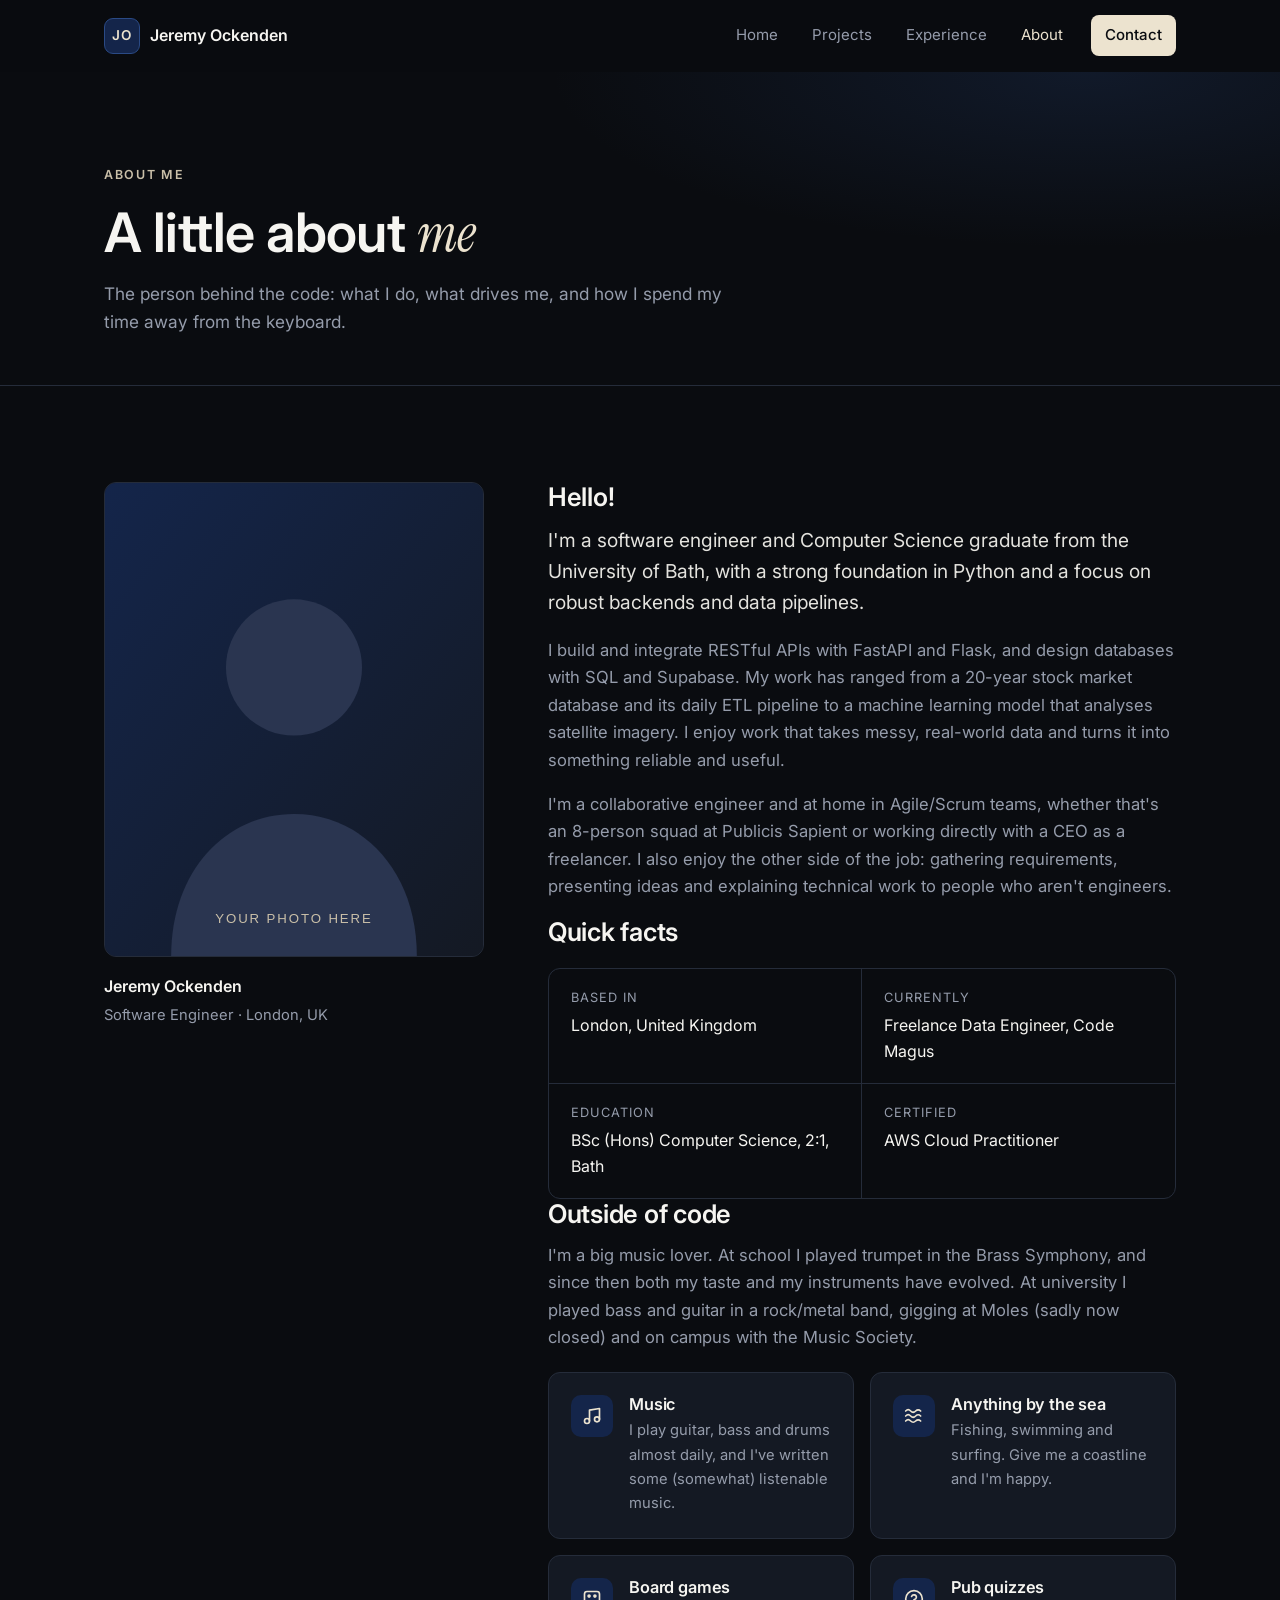
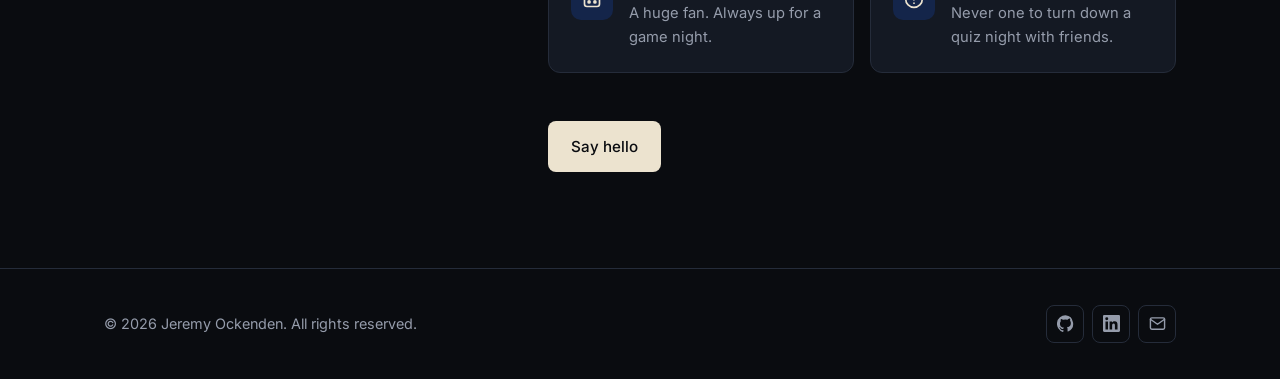
==== commit e627379a: "Update contact email, add LinkedIn, enable Formspree contact form Co-Authored-By: Claude Opus 5.5 <n" ====
--- a/about.html
+++ b/about.html
@@ -140,7 +140,10 @@
         <a href="https://github.com/jeremyO1" aria-label="GitHub" target="_blank" rel="noopener">
           <svg viewBox="0 0 24 24" fill="currentColor"><path d="M12 .5a12 12 0 0 0-3.8 23.4c.6.1.8-.3.8-.6v-2c-3.3.7-4-1.6-4-1.6-.6-1.4-1.4-1.8-1.4-1.8-1-.7.1-.7.1-.7 1.2.1 1.8 1.2 1.8 1.2 1 1.8 2.8 1.3 3.5 1 .1-.8.4-1.3.7-1.6-2.7-.3-5.5-1.3-5.5-5.9 0-1.3.5-2.4 1.2-3.2-.1-.3-.5-1.5.1-3.2 0 0 1-.3 3.3 1.2a11.5 11.5 0 0 1 6 0C17.3 4.6 18.3 5 18.3 5c.7 1.7.2 2.9.1 3.2.8.8 1.2 1.9 1.2 3.2 0 4.6-2.8 5.6-5.5 5.9.4.4.8 1.1.8 2.2v3.3c0 .3.2.7.8.6A12 12 0 0 0 12 .5z"/></svg>
         </a>
-        <a href="mailto:jeremy.ockenden@hotmail.co.uk" aria-label="Email">
+        <a href="https://www.linkedin.com/in/jeremy-ockenden/" aria-label="LinkedIn" target="_blank" rel="noopener">
+          <svg viewBox="0 0 24 24" fill="currentColor"><path d="M20.4 20.5h-3.6v-5.6c0-1.3 0-3-1.8-3s-2.1 1.4-2.1 2.9v5.7H9.3V9h3.4v1.6h.1c.5-.9 1.6-1.8 3.4-1.8 3.6 0 4.3 2.4 4.3 5.5v6.2zM5.3 7.4a2.1 2.1 0 1 1 0-4.2 2.1 2.1 0 0 1 0 4.2zM7.1 20.5H3.5V9h3.6v11.5zM22.2 0H1.8C.8 0 0 .8 0 1.7v20.6c0 .9.8 1.7 1.8 1.7h20.4c1 0 1.8-.8 1.8-1.7V1.7C24 .8 23.2 0 22.2 0z"/></svg>
+        </a>
+        <a href="mailto:jeremyjobs27@gmail.com" aria-label="Email">
           <svg viewBox="0 0 24 24" fill="none" stroke="currentColor" stroke-width="2" stroke-linecap="round" stroke-linejoin="round"><rect x="2" y="4" width="20" height="16" rx="2"/><path d="M22 6l-10 7L2 6"/></svg>
         </a>
       </div>
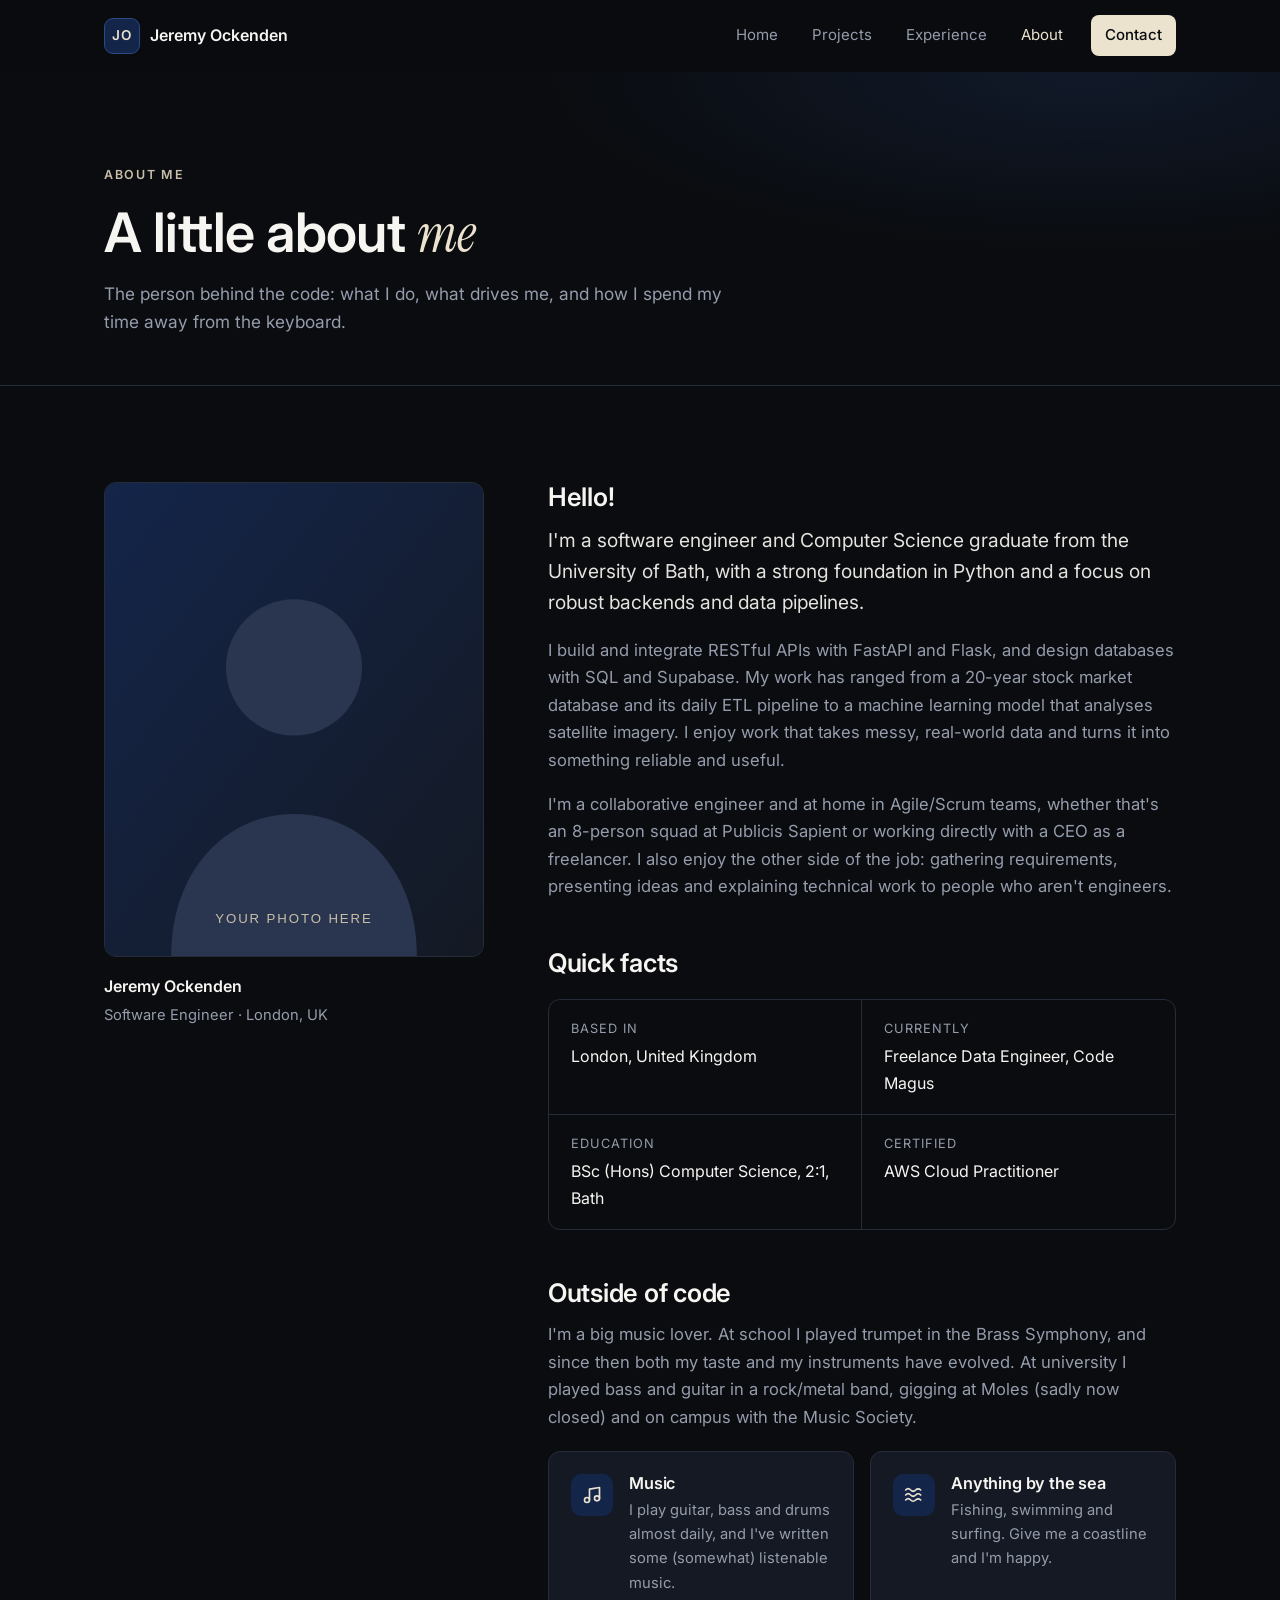
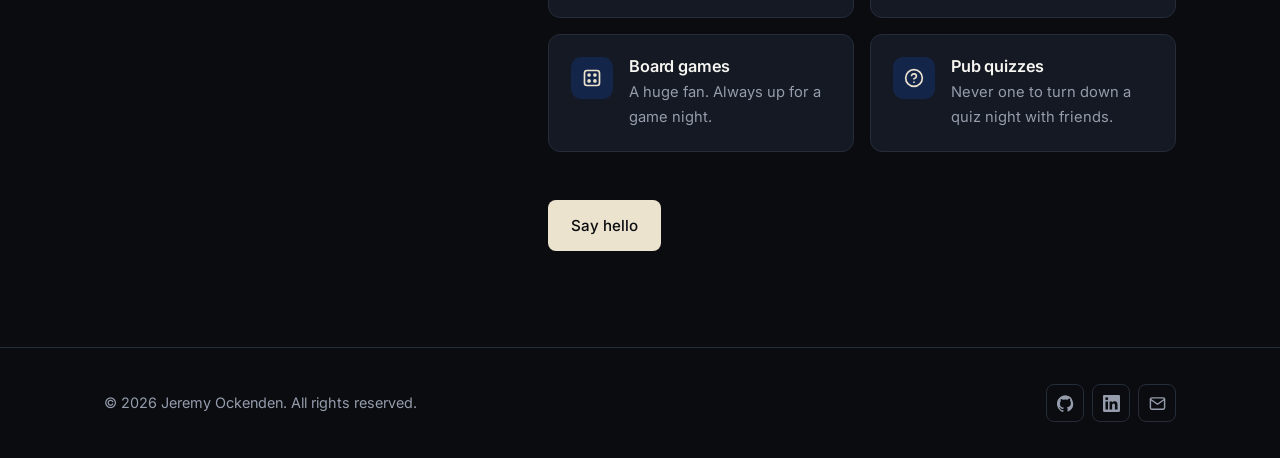
==== commit 0c071cb4: "Use clean URLs without .html Co-Authored-By: Claude Opus 5.5 <noreply@anthropic.com>" ====
--- a/about.html
+++ b/about.html
@@ -14,14 +14,14 @@
 
   <header class="site-header">
     <nav class="container nav" aria-label="Main">
-      <a href="index.html" class="logo"><span class="logo-mark">JO</span>Jeremy Ockenden</a>
+      <a href="/" class="logo"><span class="logo-mark">JO</span>Jeremy Ockenden</a>
       <button class="nav-toggle" aria-label="Toggle menu" aria-expanded="false"><span></span></button>
       <ul class="nav-links">
-        <li><a href="index.html">Home</a></li>
-        <li><a href="projects.html">Projects</a></li>
-        <li><a href="experience.html">Experience</a></li>
-        <li><a href="about.html">About</a></li>
-        <li><a href="contact.html" class="nav-cta">Contact</a></li>
+        <li><a href="/">Home</a></li>
+        <li><a href="projects">Projects</a></li>
+        <li><a href="experience">Experience</a></li>
+        <li><a href="about">About</a></li>
+        <li><a href="contact" class="nav-cta">Contact</a></li>
       </ul>
     </nav>
   </header>
@@ -126,7 +126,7 @@
           </div>
 
           <div class="reveal" style="margin-top: 48px;">
-            <a href="contact.html" class="btn btn-primary">Say hello</a>
+            <a href="contact" class="btn btn-primary">Say hello</a>
           </div>
         </div>
       </div>
--- a/css/styles.css
+++ b/css/styles.css
@@ -917,11 +917,10 @@
 
 .about-text h2 {
   font-size: 1.6rem;
+}
+
+.about-text > div + div {
   margin-top: 48px;
-}
-
-.about-text h2:first-child {
-  margin-top: 0;
 }
 
 .about-text p {
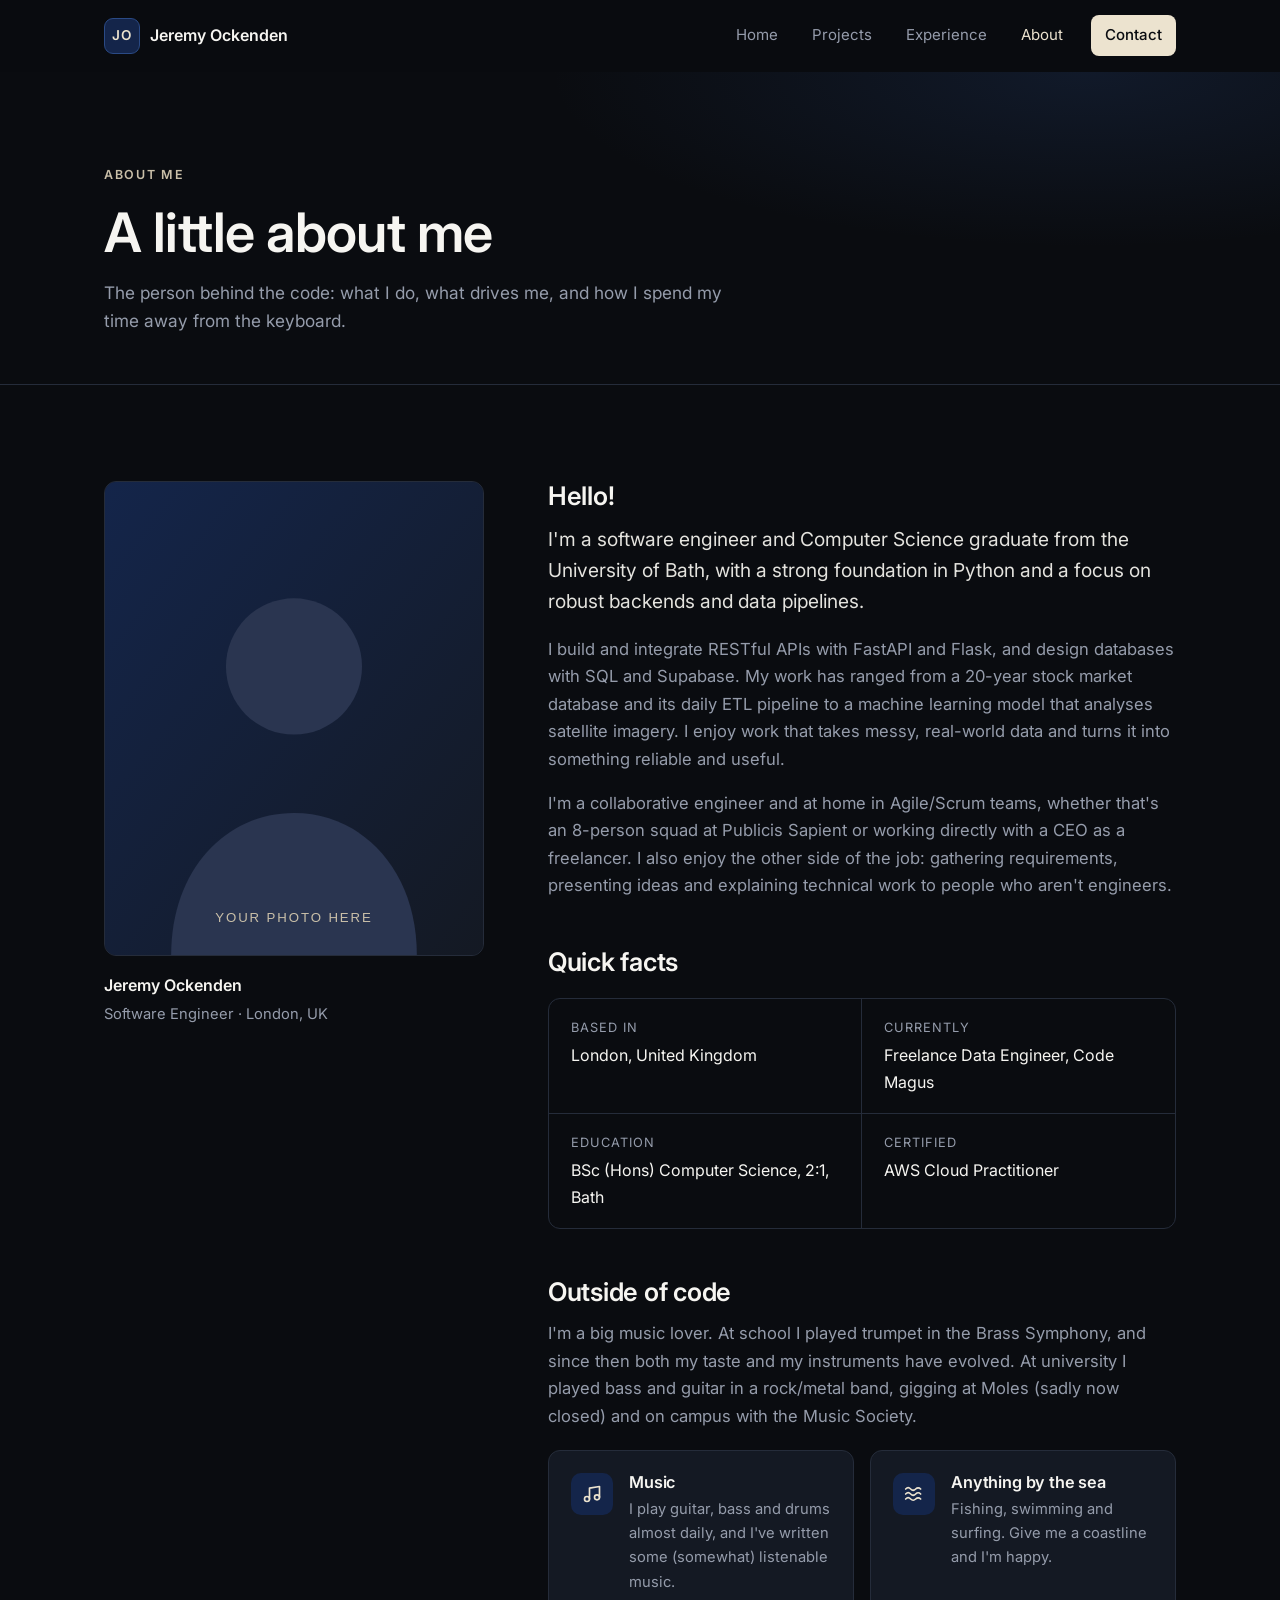
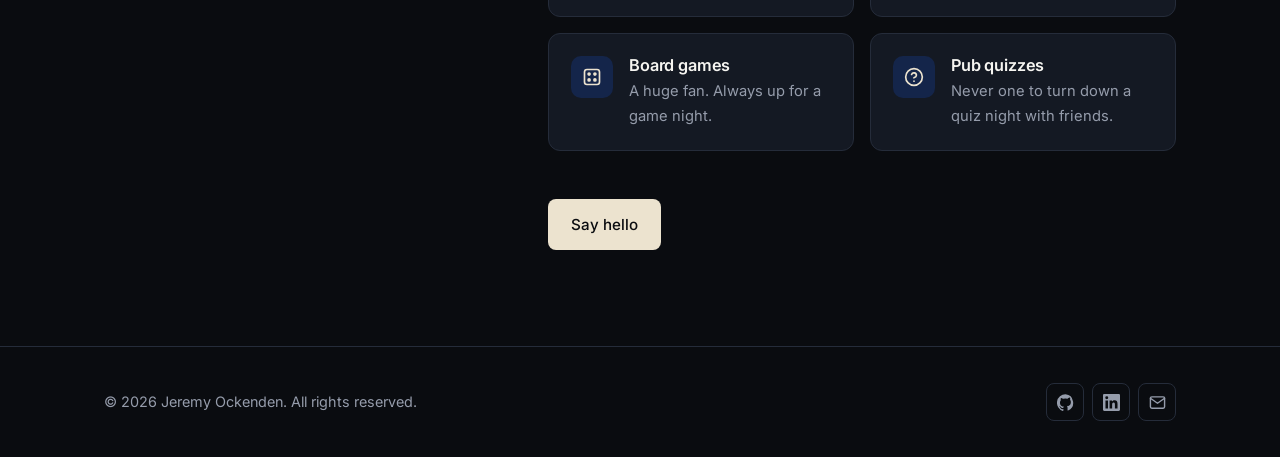
==== commit 85383a9c: "Change "Me" font on About page" ====
--- a/about.html
+++ b/about.html
@@ -30,7 +30,7 @@
     <section class="page-header">
       <div class="container">
         <span class="eyebrow">About me</span>
-        <h1>A little about <span class="serif">me</span></h1>
+        <h1>A little about me</h1>
         <p>The person behind the code: what I do, what drives me, and how I spend my time away from the keyboard.</p>
       </div>
     </section>
